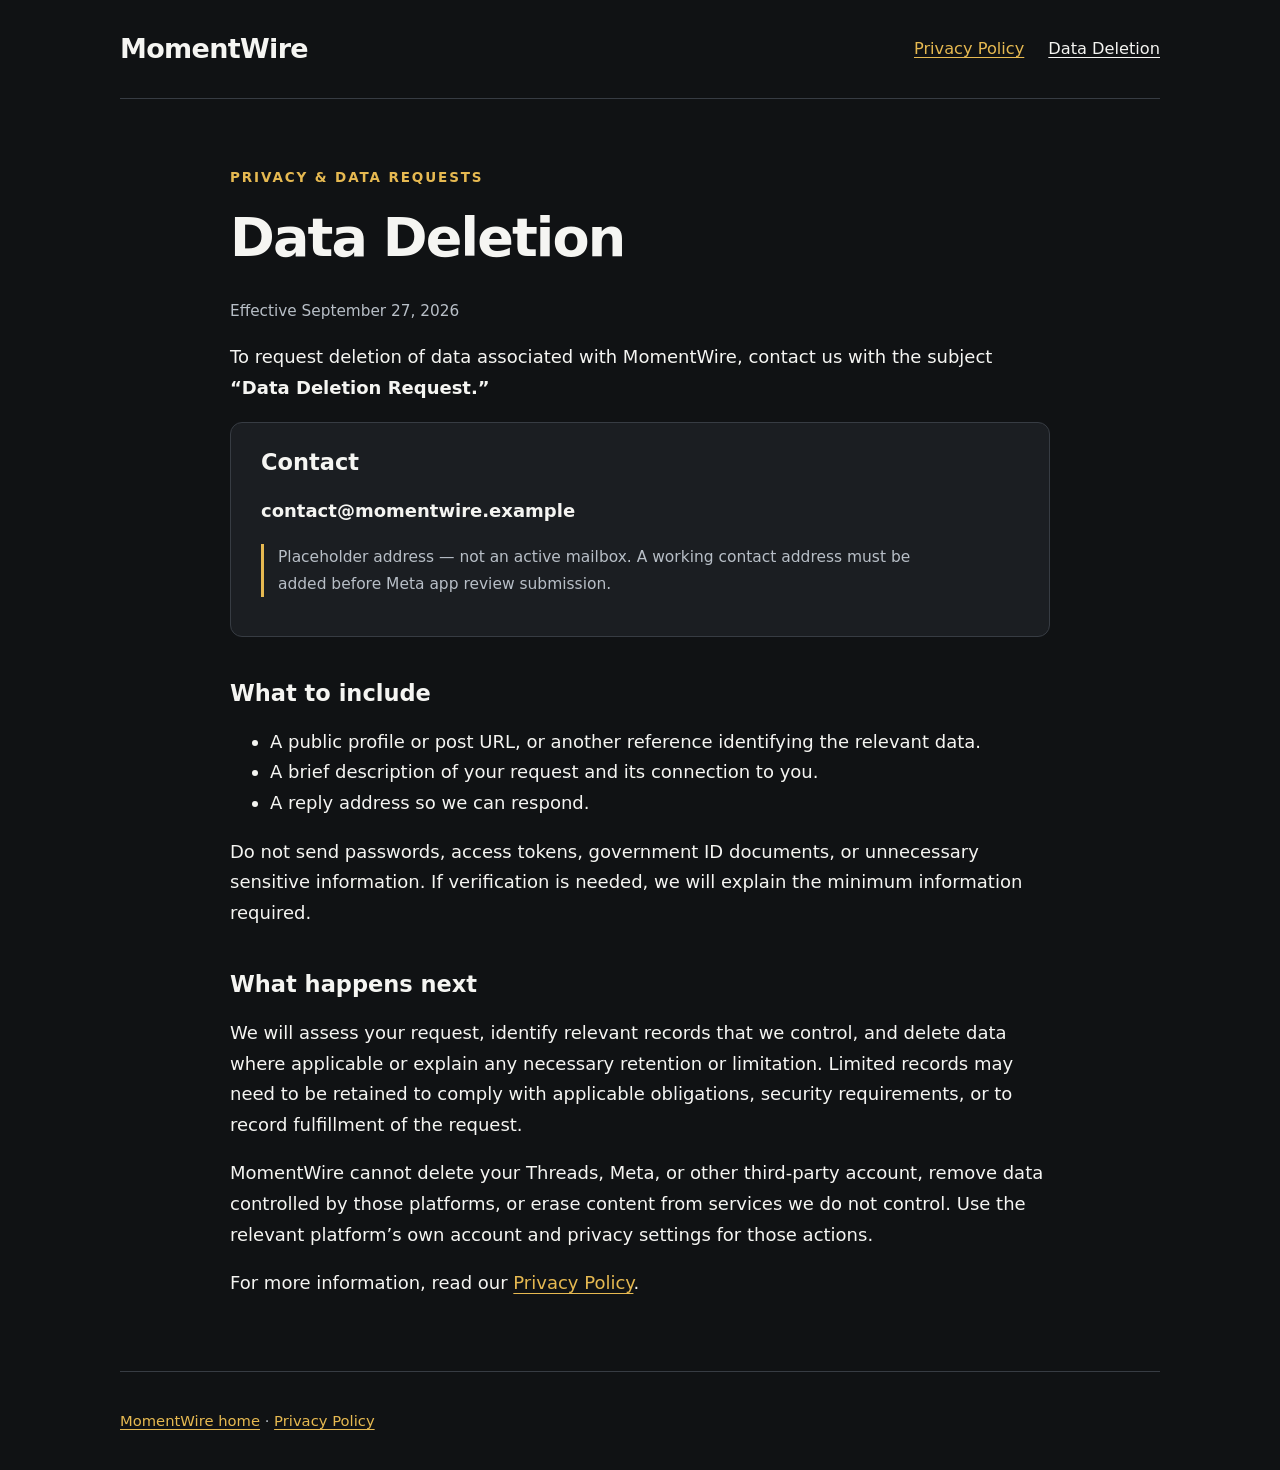
==== data-deletion.html @ 370fae75 "site: add MomentWire data-deletion.html" ====
<!doctype html>
<html lang="en">
<head><meta charset="utf-8"><meta name="viewport" content="width=device-width, initial-scale=1"><meta name="description" content="How to request deletion of data controlled by MomentWire."><title>Data Deletion — MomentWire</title><link rel="stylesheet" href="styles.css"></head>
<body><a class="skip" href="#main">Skip to content</a><header class="shell"><a class="brand" href="index.html">MomentWire</a><nav aria-label="Main navigation"><a href="privacy.html">Privacy Policy</a><a href="data-deletion.html" aria-current="page">Data Deletion</a></nav></header>
<main id="main" class="shell document"><p class="eyebrow">Privacy &amp; data requests</p><h1>Data Deletion</h1><p class="date">Effective September 27, 2026</p><p>To request deletion of data associated with MomentWire, contact us with the subject <strong>“Data Deletion Request.”</strong></p>
<section class="panel"><h2>Contact</h2><p><strong>contact@momentwire.example</strong></p><p class="notice">Placeholder address — not an active mailbox. A working contact address must be added before Meta app review submission.</p></section>
<h2>What to include</h2><ul><li>A public profile or post URL, or another reference identifying the relevant data.</li><li>A brief description of your request and its connection to you.</li><li>A reply address so we can respond.</li></ul><p>Do not send passwords, access tokens, government ID documents, or unnecessary sensitive information. If verification is needed, we will explain the minimum information required.</p>
<h2>What happens next</h2><p>We will assess your request, identify relevant records that we control, and delete data where applicable or explain any necessary retention or limitation. Limited records may need to be retained to comply with applicable obligations, security requirements, or to record fulfillment of the request.</p><p>MomentWire cannot delete your Threads, Meta, or other third-party account, remove data controlled by those platforms, or erase content from services we do not control. Use the relevant platform’s own account and privacy settings for those actions.</p><p>For more information, read our <a href="privacy.html">Privacy Policy</a>.</p></main>
<footer class="shell"><p><a href="index.html">MomentWire home</a> · <a href="privacy.html">Privacy Policy</a></p></footer></body></html>
---- styles.css ----
:root{color-scheme:dark;--bg:#101214;--panel:#1b1e22;--text:#f5f5f2;--muted:#b8bfc7;--gold:#e6b951;--line:#373c43}
*{box-sizing:border-box}html{font:18px/1.7 system-ui,-apple-system,BlinkMacSystemFont,"Segoe UI",sans-serif}body{margin:0;background:var(--bg);color:var(--text)}a{color:var(--gold);text-underline-offset:.2em}a:hover{color:#ffe0a0}a:focus-visible{outline:3px solid var(--gold);outline-offset:5px}.shell{width:min(100% - 40px,1040px);margin-inline:auto}header{display:flex;justify-content:space-between;align-items:center;gap:24px;padding-block:26px;border-bottom:1px solid var(--line)}.brand{color:var(--text);font-size:1.5rem;font-weight:750;text-decoration:none;letter-spacing:-.025em}nav{display:flex;gap:24px;flex-wrap:wrap;font-size:.9rem}nav a[aria-current]{color:var(--text)}main{padding-block:54px}.hero{padding-block:30px 48px;max-width:820px}.eyebrow{color:var(--gold);text-transform:uppercase;font-size:.75rem;letter-spacing:.14em;font-weight:650}h1{font-size:clamp(2.1rem,6vw,4rem);line-height:1.12;letter-spacing:-.035em;margin:.35em 0 .55em}h2{font-size:1.25rem;line-height:1.35;margin-top:1.8em}.lead{font-size:1.15rem;color:var(--muted);max-width:720px}.panel{background:var(--panel);border:1px solid var(--line);border-radius:12px;padding:24px 30px}.panel h2{margin-top:0}.contact{padding-block:18px}.notice{color:var(--muted);font-size:.86rem;border-left:3px solid var(--gold);padding-left:14px;max-width:700px}.document{max-width:820px}.document h1{font-size:clamp(2rem,5vw,3rem)}.date{color:var(--muted);font-size:.85rem}p,li{overflow-wrap:anywhere}footer{padding-block:22px;border-top:1px solid var(--line);color:var(--muted);font-size:.82rem}.skip{position:absolute;left:20px;top:-100px;background:var(--bg);padding:10px;z-index:5}.skip:focus{top:10px}@media(max-width:600px){header{align-items:flex-start;flex-direction:column;gap:14px}nav{gap:20px}main{padding-block:28px}.hero{padding-block:18px 26px}.panel{padding:20px}.shell{width:calc(100% - 32px)}html{font-size:16px}}
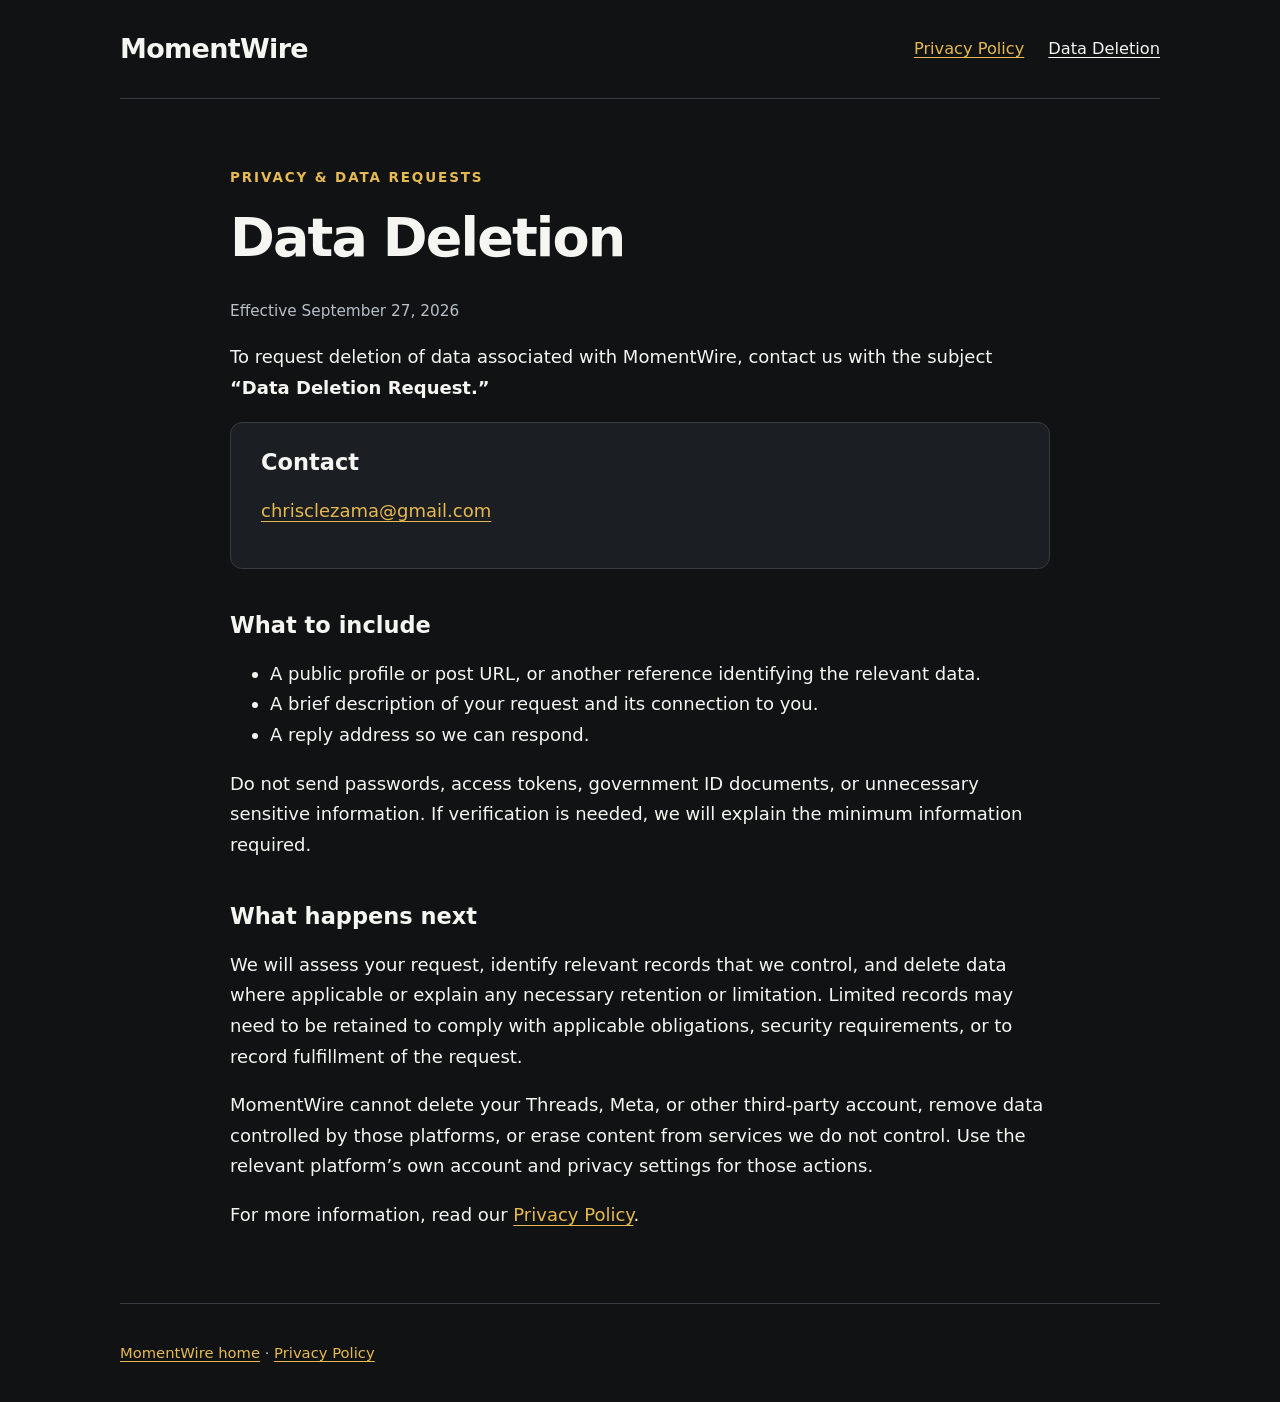
==== commit a0c6a492: "site: add MomentWire data-deletion.html" ====
--- a/data-deletion.html
+++ b/data-deletion.html
@@ -3,7 +3,7 @@
 <head><meta charset="utf-8"><meta name="viewport" content="width=device-width, initial-scale=1"><meta name="description" content="How to request deletion of data controlled by MomentWire."><title>Data Deletion — MomentWire</title><link rel="stylesheet" href="styles.css"></head>
 <body><a class="skip" href="#main">Skip to content</a><header class="shell"><a class="brand" href="index.html">MomentWire</a><nav aria-label="Main navigation"><a href="privacy.html">Privacy Policy</a><a href="data-deletion.html" aria-current="page">Data Deletion</a></nav></header>
 <main id="main" class="shell document"><p class="eyebrow">Privacy &amp; data requests</p><h1>Data Deletion</h1><p class="date">Effective September 27, 2026</p><p>To request deletion of data associated with MomentWire, contact us with the subject <strong>“Data Deletion Request.”</strong></p>
-<section class="panel"><h2>Contact</h2><p><strong>contact@momentwire.example</strong></p><p class="notice">Placeholder address — not an active mailbox. A working contact address must be added before Meta app review submission.</p></section>
+<section class="panel"><h2>Contact</h2><p><a href="mailto:chrisclezama@gmail.com?subject=Data%20Deletion%20Request">chrisclezama@gmail.com</a></p></section>
 <h2>What to include</h2><ul><li>A public profile or post URL, or another reference identifying the relevant data.</li><li>A brief description of your request and its connection to you.</li><li>A reply address so we can respond.</li></ul><p>Do not send passwords, access tokens, government ID documents, or unnecessary sensitive information. If verification is needed, we will explain the minimum information required.</p>
 <h2>What happens next</h2><p>We will assess your request, identify relevant records that we control, and delete data where applicable or explain any necessary retention or limitation. Limited records may need to be retained to comply with applicable obligations, security requirements, or to record fulfillment of the request.</p><p>MomentWire cannot delete your Threads, Meta, or other third-party account, remove data controlled by those platforms, or erase content from services we do not control. Use the relevant platform’s own account and privacy settings for those actions.</p><p>For more information, read our <a href="privacy.html">Privacy Policy</a>.</p></main>
 <footer class="shell"><p><a href="index.html">MomentWire home</a> · <a href="privacy.html">Privacy Policy</a></p></footer></body></html>
